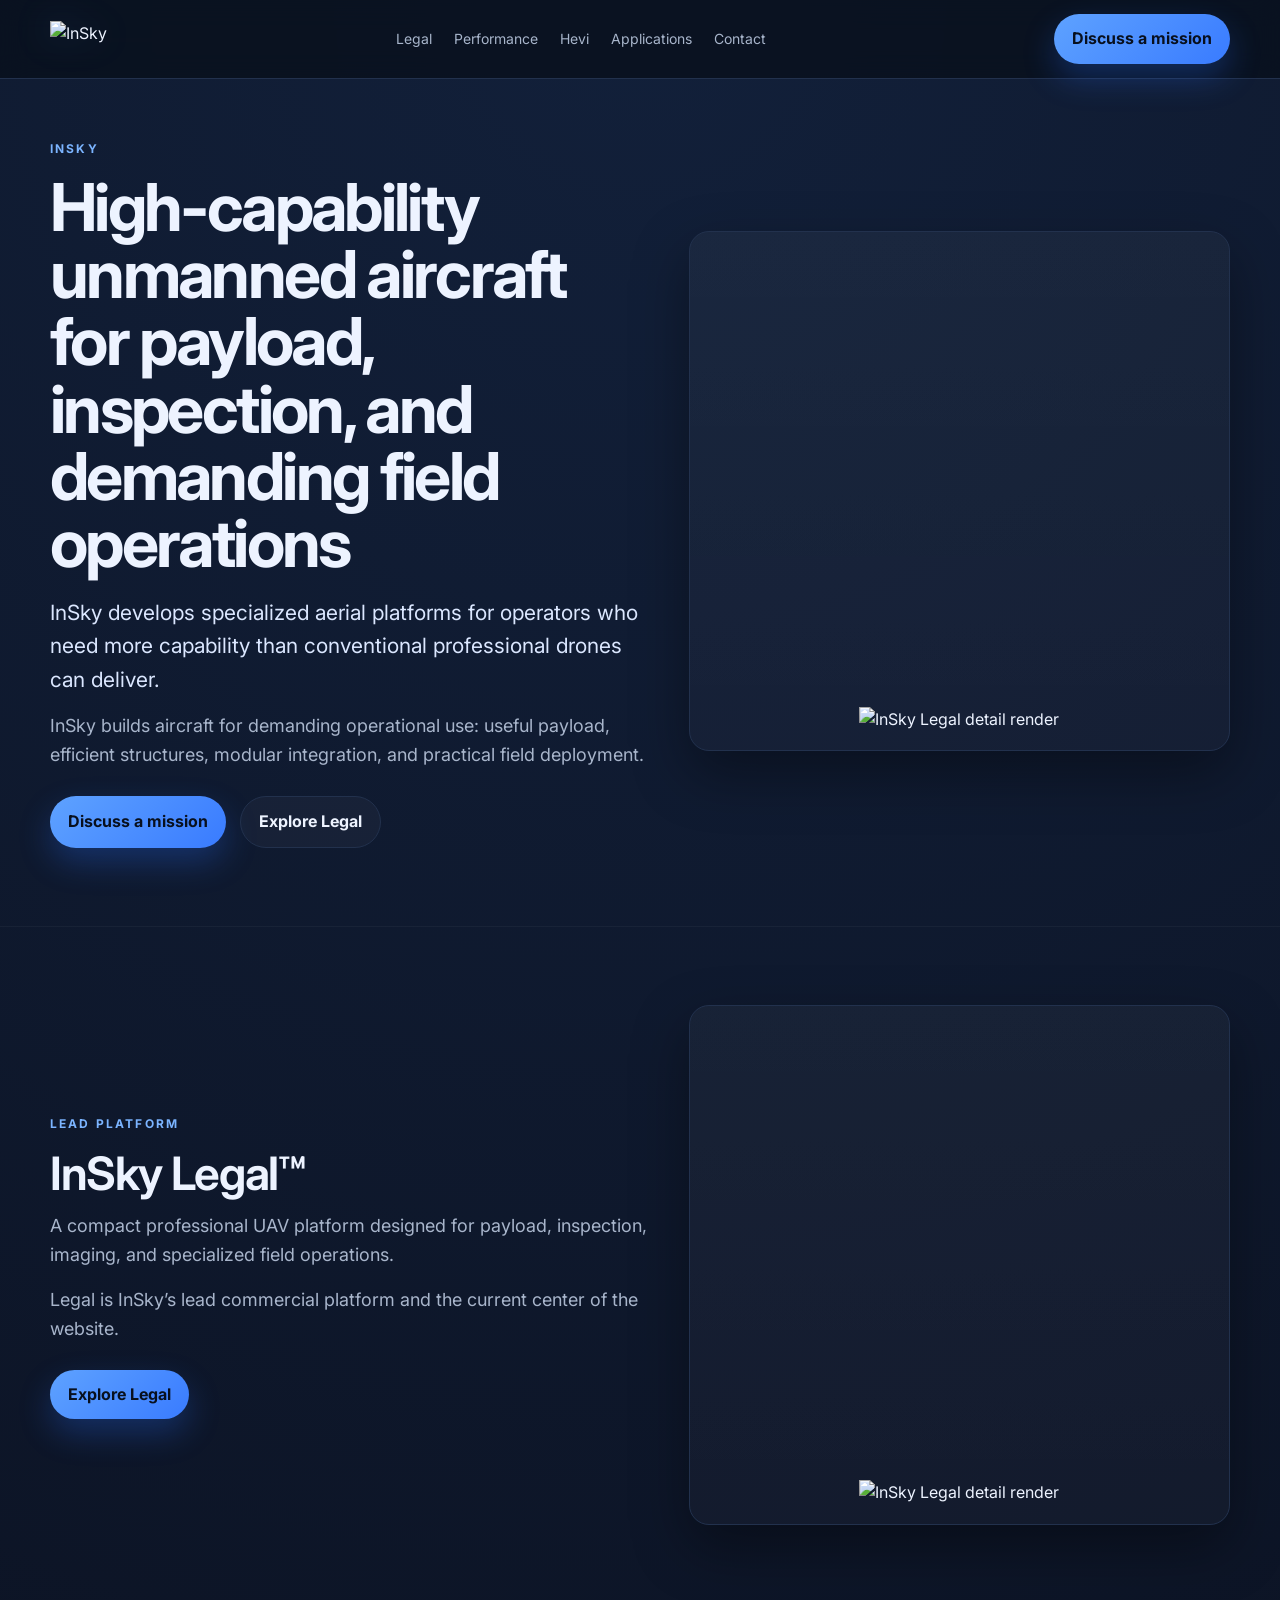
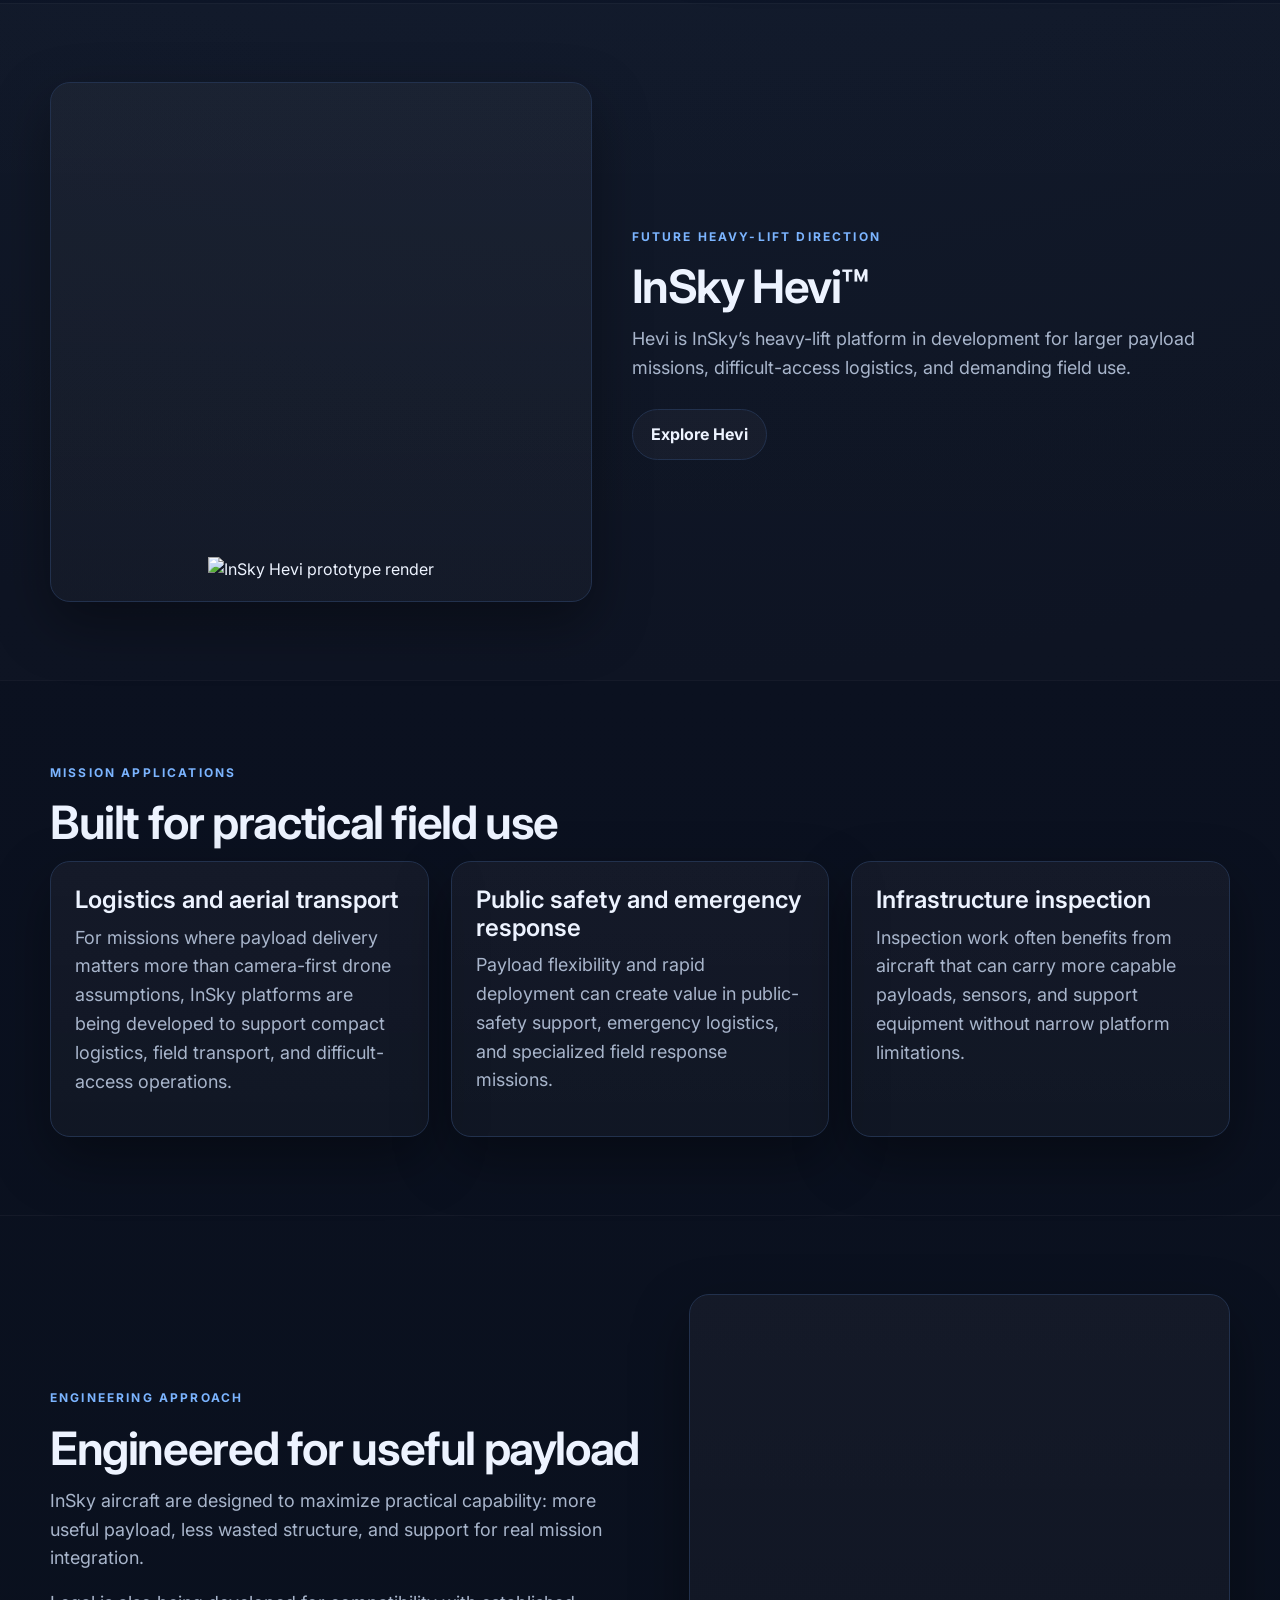
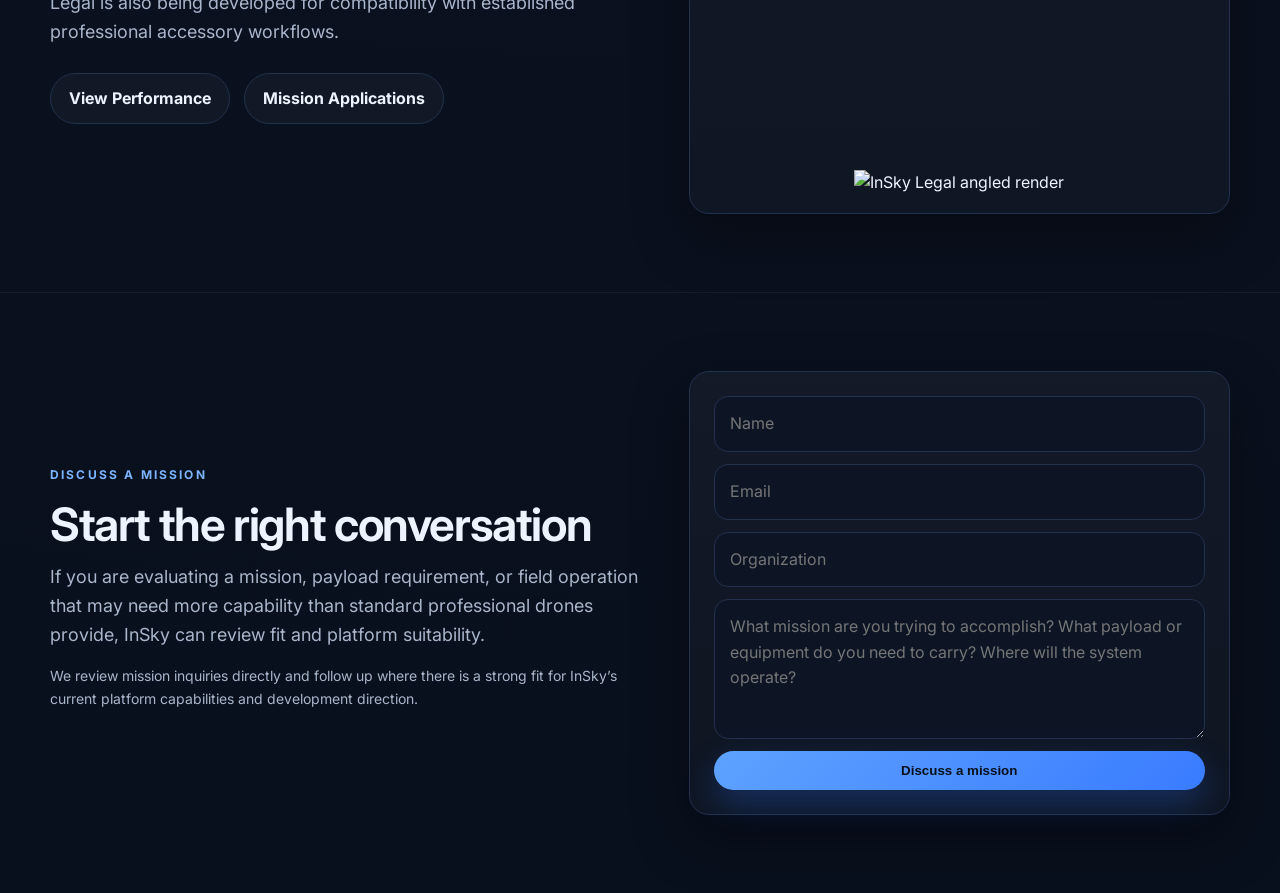
==== theme-variants/dark/index.html @ 2dd2843b "Add reversible light-dark theme workflow" ====
<!DOCTYPE html>
<html lang="en">
<head>
  <meta charset="utf-8" />
  <meta name="viewport" content="width=device-width, initial-scale=1" />
  <title>InSky — High-Capability Unmanned Aircraft</title>
  <meta name="description" content="InSky develops specialized unmanned aircraft for payload, inspection, public safety, and demanding field operations." />
  <link rel="preconnect" href="https://fonts.googleapis.com">
  <link rel="preconnect" href="https://fonts.gstatic.com" crossorigin>
  <link href="https://fonts.googleapis.com/css2?family=Inter:wght@400;500;600;700&display=swap" rel="stylesheet">
  <link rel="stylesheet" href="./styles.css" />
</head>
<body>
  <header class="site-header">
    <div class="container nav">
      <a href="./index.html" class="brand"><img src="./logo-insky2.png" alt="InSky"></a>
      <nav class="nav-links">
        <a href="./legal.html">Legal</a>
        <a href="./performance.html">Performance</a>
        <a href="./hevi.html">Hevi</a>
        <a href="./applications.html">Applications</a>
        <a href="#contact">Contact</a>
      </nav>
      <a class="cta" href="#contact">Discuss a mission</a>
    </div>
  </header>

  <main>
    <section class="hero">
      <div class="container hero-grid">
        <div>
          <span class="eyebrow">InSky</span>
          <h1>High-capability unmanned aircraft for payload, inspection, and demanding field operations</h1>
          <p class="lead">InSky develops specialized aerial platforms for operators who need more capability than conventional professional drones can deliver.</p>
          <p>InSky builds aircraft for demanding operational use: useful payload, efficient structures, modular integration, and practical field deployment.</p>
          <div class="button-row">
            <a class="cta" href="#contact">Discuss a mission</a>
            <a class="cta secondary" href="./legal.html">Explore Legal</a>
          </div>
        </div>
        <div class="hero-visual">
          <img src="./assets/legal-detail.png" alt="InSky Legal detail render">
        </div>
      </div>
    </section>

    <section class="section">
      <div class="container split">
        <div>
          <span class="eyebrow">Lead platform</span>
          <h2>InSky Legal™</h2>
          <p>A compact professional UAV platform designed for payload, inspection, imaging, and specialized field operations.</p>
          <p>Legal is InSky’s lead commercial platform and the current center of the website.</p>
          <div class="button-row">
            <a class="cta" href="./legal.html">Explore Legal</a>
          </div>
        </div>
        <div class="visual-panel">
          <img src="./assets/legal-detail.png" alt="InSky Legal detail render">
        </div>
      </div>
    </section>

    <section class="section alt">
      <div class="container split reverse">
        <div class="visual-panel">
          <img src="./assets/hevi-proto.png" alt="InSky Hevi prototype render">
        </div>
        <div>
          <span class="eyebrow">Future heavy-lift direction</span>
          <h2>InSky Hevi™</h2>
          <p>Hevi is InSky’s heavy-lift platform in development for larger payload missions, difficult-access logistics, and demanding field use.</p>
          <div class="button-row">
            <a class="cta secondary" href="./hevi.html">Explore Hevi</a>
          </div>
        </div>
      </div>
    </section>

    <section class="section">
      <div class="container">
        <span class="eyebrow">Mission applications</span>
        <h2>Built for practical field use</h2>
        <div class="cards-3">
          <div class="card"><h3>Logistics and aerial transport</h3><p>For missions where payload delivery matters more than camera-first drone assumptions, InSky platforms are being developed to support compact logistics, field transport, and difficult-access operations.</p></div>
          <div class="card"><h3>Public safety and emergency response</h3><p>Payload flexibility and rapid deployment can create value in public-safety support, emergency logistics, and specialized field response missions.</p></div>
          <div class="card"><h3>Infrastructure inspection</h3><p>Inspection work often benefits from aircraft that can carry more capable payloads, sensors, and support equipment without narrow platform limitations.</p></div>
        </div>
      </div>
    </section>

    <section class="section">
      <div class="container split">
        <div>
          <span class="eyebrow">Engineering approach</span>
          <h2>Engineered for useful payload</h2>
          <p>InSky aircraft are designed to maximize practical capability: more useful payload, less wasted structure, and support for real mission integration.</p>
          <p>Legal is also being developed for compatibility with established professional accessory workflows.</p>
          <div class="button-row">
            <a class="cta secondary" href="./performance.html">View Performance</a>
            <a class="cta secondary" href="./applications.html">Mission Applications</a>
          </div>
        </div>
        <div class="visual-panel">
          <img src="./assets/legal-angled.png" alt="InSky Legal angled render">
        </div>
      </div>
    </section>
  </main>

  <footer id="contact" class="footer">
    <div class="container footer-grid">
      <div>
        <span class="eyebrow">Discuss a mission</span>
        <h2>Start the right conversation</h2>
        <p>If you are evaluating a mission, payload requirement, or field operation that may need more capability than standard professional drones provide, InSky can review fit and platform suitability.</p>
        <p class="small">We review mission inquiries directly and follow up where there is a strong fit for InSky’s current platform capabilities and development direction.</p>
      </div>
      <div class="form-panel card">
        <script>if(new URLSearchParams(location.search).get('sent')==='1'){document.write('<div class="notice">Thanks—your message was sent. We’ll reply shortly.</div>');}</script>
        <form action="contact.php" method="POST">
          <input type="text" name="name" placeholder="Name" required>
          <input type="email" name="email" placeholder="Email" required>
          <input type="text" name="organization" placeholder="Organization">
          <textarea name="message" placeholder="What mission are you trying to accomplish? What payload or equipment do you need to carry? Where will the system operate?" required></textarea>
          <input type="text" name="company" tabindex="-1" autocomplete="off" style="display:none">
          <button class="cta" type="submit">Discuss a mission</button>
        </form>
      </div>
    </div>
  </footer>
</body>
</html>
---- theme-variants/dark/styles.css ----
:root{--bg:#0b1120;--surface:#121a2b;--surface-soft:#0f1728;--ink:#edf3ff;--muted:#a8b5cb;--line:#22314d;--accent:#5ea2ff;--accent-2:#7bb4ff;--max:1180px;--radius:20px;--shadow:0 22px 56px rgba(0,0,0,.36)}*{box-sizing:border-box}html{scroll-behavior:smooth}body{margin:0;font-family:Inter,system-ui,-apple-system,Segoe UI,Roboto,Arial,sans-serif;background:radial-gradient(circle at top,#12203a 0%,#0b1120 55%,#09101d 100%);color:var(--ink);line-height:1.6}a{text-decoration:none;color:inherit}img{max-width:100%;display:block}.container{width:min(var(--max),calc(100% - 32px));margin:0 auto}.site-header{position:sticky;top:0;z-index:50;background:rgba(9,16,29,.82);backdrop-filter:blur(14px);border-bottom:1px solid var(--line)}.nav{display:flex;align-items:center;justify-content:space-between;gap:24px;padding:14px 0}.brand img{height:36px;width:auto;filter:drop-shadow(0 0 18px rgba(94,162,255,.18))}.nav-links{display:flex;gap:22px;align-items:center}.nav-links a{font-size:14px;color:var(--muted)}.nav-links a:hover{color:var(--ink)}.cta{display:inline-flex;align-items:center;justify-content:center;padding:12px 18px;border-radius:999px;background:linear-gradient(135deg,#5ea2ff,#397bff);color:#08101e;font-weight:700;box-shadow:0 14px 32px rgba(41,112,255,.28);border:none;cursor:pointer}.cta:hover{background:linear-gradient(135deg,#7bb4ff,#4d8fff)}.cta.secondary{background:rgba(255,255,255,.03);color:var(--ink);border:1px solid var(--line);box-shadow:none}.hero,.section,.footer{padding:78px 0}.hero{padding-top:56px}.section{border-top:1px solid rgba(255,255,255,.04)}.section.alt{background:linear-gradient(180deg,rgba(255,255,255,.02) 0%,rgba(255,255,255,.01) 100%)}.hero-grid,.split,.footer-grid{display:grid;grid-template-columns:1.05fr .95fr;gap:40px;align-items:center}.split.reverse{grid-template-columns:.95fr 1.05fr}.eyebrow{display:inline-block;font-size:12px;letter-spacing:.18em;text-transform:uppercase;color:#7bb4ff;margin-bottom:16px;font-weight:700}h1{font-size:clamp(38px,6vw,66px);line-height:1.02;letter-spacing:-.04em;margin:0 0 18px;font-weight:700}h2{font-size:clamp(30px,4vw,46px);line-height:1.07;letter-spacing:-.03em;margin:0 0 14px;font-weight:650}h3{font-size:24px;line-height:1.15;margin:0 0 10px;font-weight:600}p{margin:0 0 16px;color:var(--muted);font-size:18px}.lead{font-size:21px;color:#dbe7ff}.button-row{display:flex;gap:14px;flex-wrap:wrap;margin-top:26px}.hero-visual,.visual-panel,.card,.form-panel,.spec,.metric{background:linear-gradient(180deg,rgba(255,255,255,.04),rgba(255,255,255,.025));border:1px solid var(--line);box-shadow:var(--shadow);border-radius:var(--radius)}.hero-visual,.visual-panel{padding:18px;min-height:520px;display:flex;align-items:flex-end;justify-content:center}.hero-visual img,.visual-panel img{max-height:100%;width:auto}.cards-3{display:grid;grid-template-columns:repeat(3,1fr);gap:22px}.cards-2{display:grid;grid-template-columns:repeat(2,1fr);gap:22px}.card{padding:24px}.spec-grid{display:grid;grid-template-columns:repeat(3,1fr);gap:14px}.spec{padding:16px}.spec strong{display:block;font-size:12px;letter-spacing:.12em;text-transform:uppercase;color:#8fa4c6;margin-bottom:8px}.spec span{font-size:18px;color:var(--ink);font-weight:620}.list{padding-left:18px;margin:12px 0 0}.list li{margin:8px 0;color:var(--muted)}.band{padding:30px;border-radius:24px;background:linear-gradient(135deg,rgba(94,162,255,.14),rgba(255,255,255,.03));border:1px solid rgba(123,180,255,.28)}.footer{border-top:1px solid rgba(255,255,255,.05)}.small{font-size:14px;color:var(--muted)}form{display:grid;gap:12px}input,textarea{width:100%;padding:14px 15px;border-radius:14px;border:1px solid var(--line);background:#0d1525;color:var(--ink);font:inherit}textarea{min-height:140px;resize:vertical}.notice{margin-bottom:14px;padding:12px 14px;border-radius:12px;background:rgba(46,160,90,.15);border:1px solid rgba(80,200,120,.28);color:#c9ffd9}@media (max-width:980px){.hero-grid,.split,.split.reverse,.footer-grid{grid-template-columns:1fr}.cards-3,.cards-2{grid-template-columns:1fr}.spec-grid{grid-template-columns:repeat(2,1fr)}.nav-links{display:none}.hero-visual,.visual-panel{min-height:400px}}@media (max-width:640px){.hero,.section,.footer{padding:60px 0}.spec-grid{grid-template-columns:1fr}.brand img{height:30px}p{font-size:17px}}
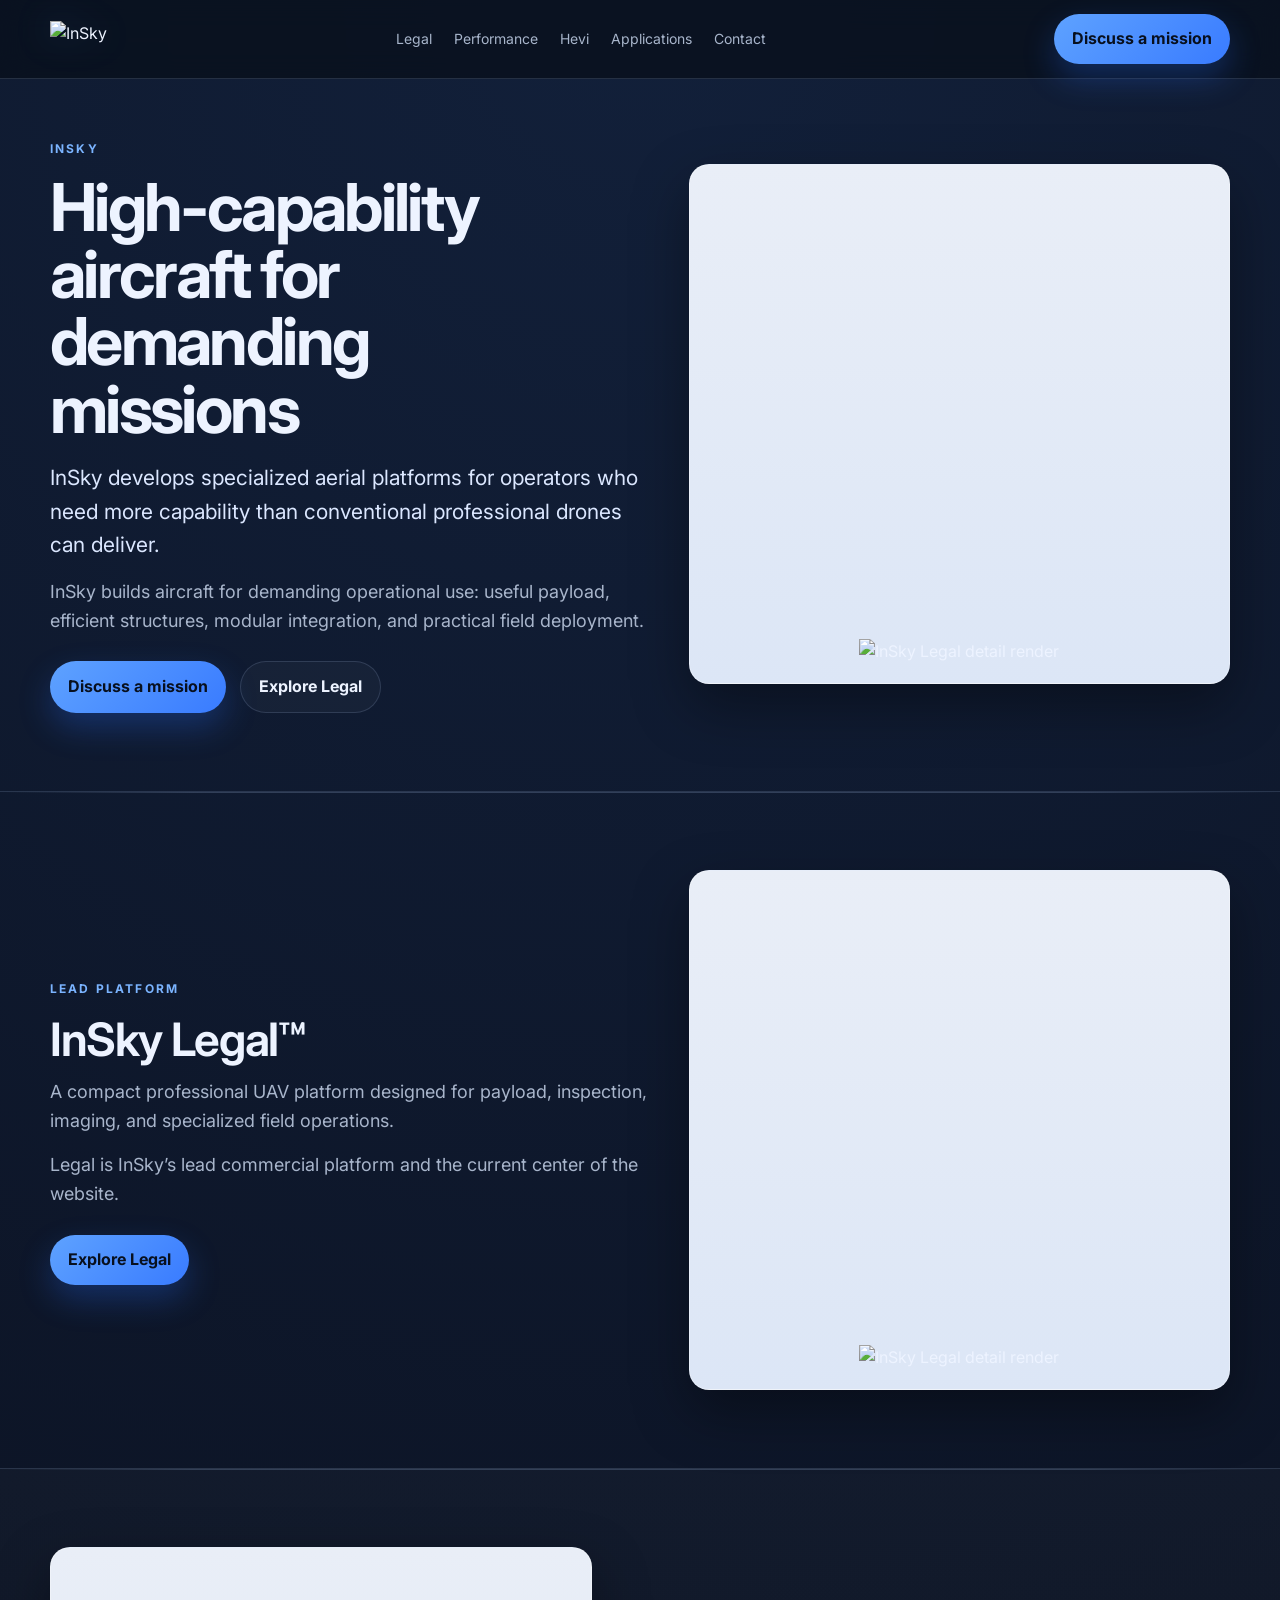
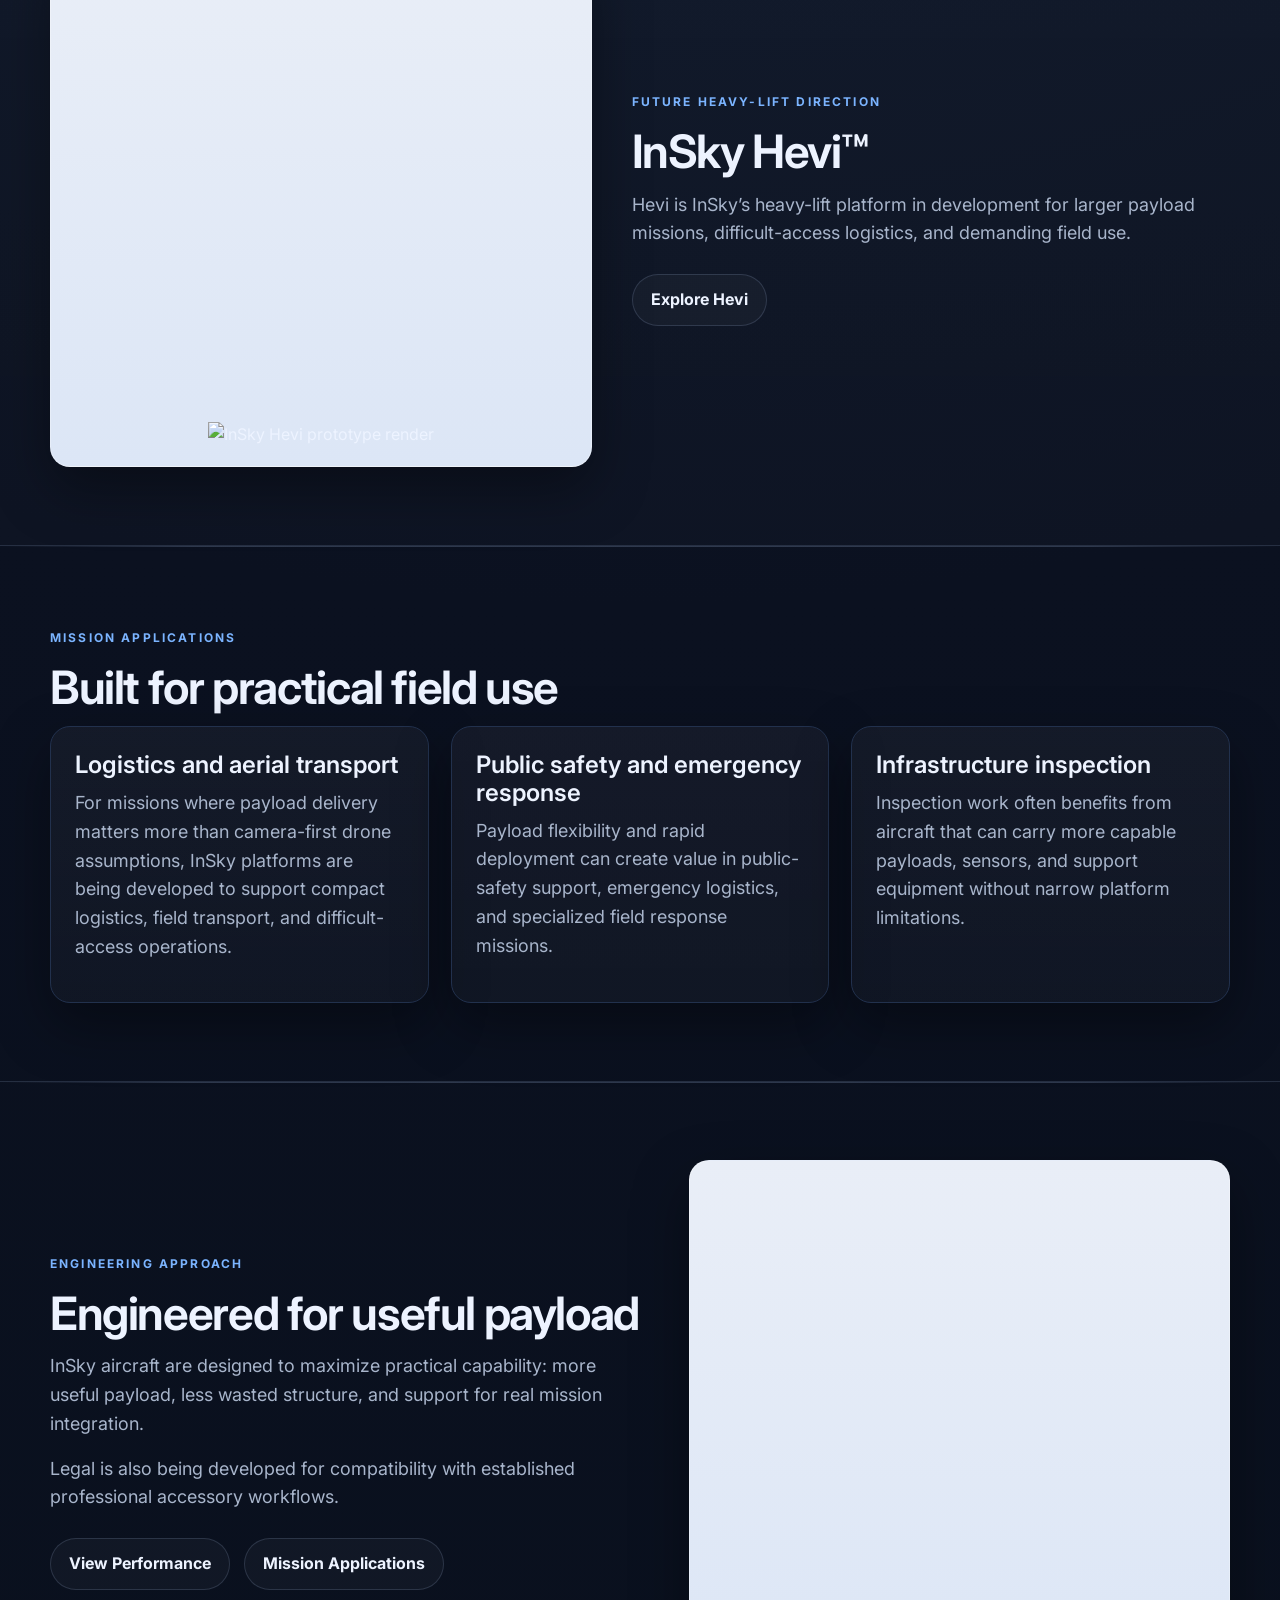
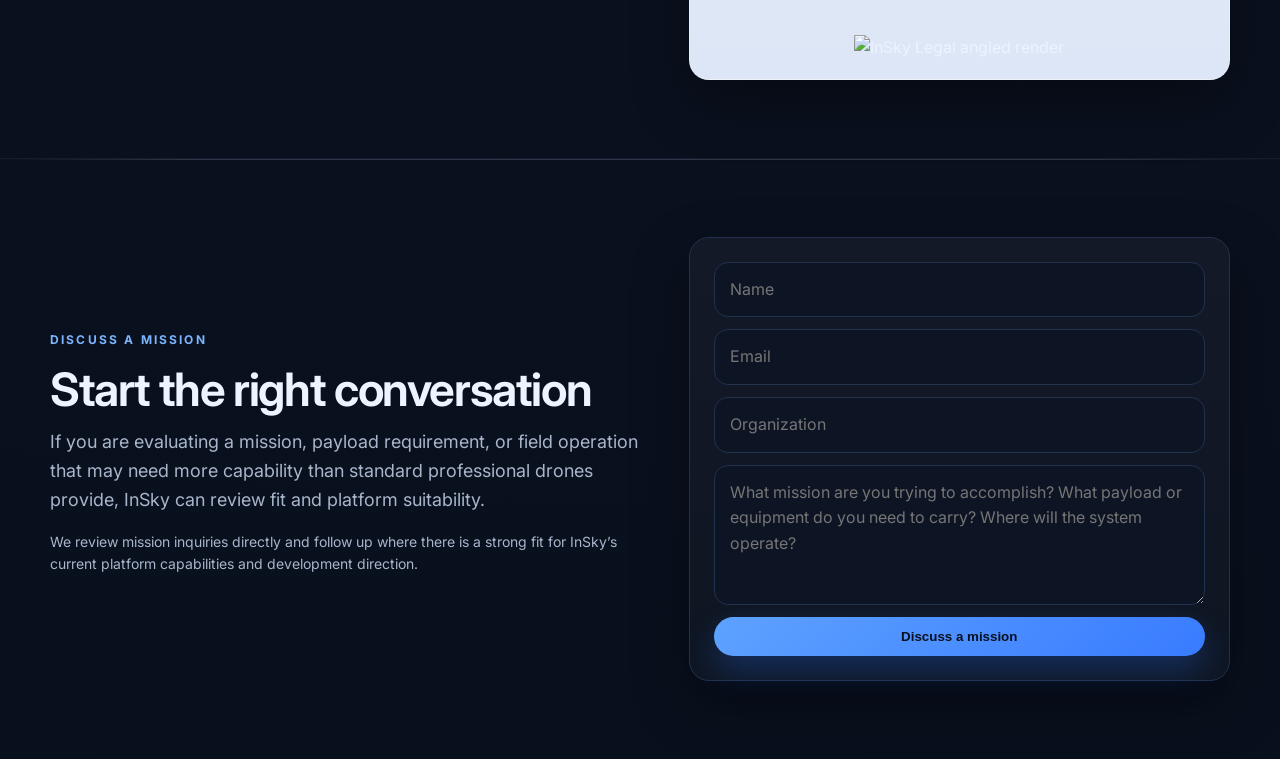
==== commit b7b47581: "Refine dark theme details and hero headline" ====
--- a/theme-variants/dark/index.html
+++ b/theme-variants/dark/index.html
@@ -30,7 +30,7 @@
       <div class="container hero-grid">
         <div>
           <span class="eyebrow">InSky</span>
-          <h1>High-capability unmanned aircraft for payload, inspection, and demanding field operations</h1>
+          <h1>High-capability aircraft for demanding missions</h1>
           <p class="lead">InSky develops specialized aerial platforms for operators who need more capability than conventional professional drones can deliver.</p>
           <p>InSky builds aircraft for demanding operational use: useful payload, efficient structures, modular integration, and practical field deployment.</p>
           <div class="button-row">
--- a/theme-variants/dark/styles.css
+++ b/theme-variants/dark/styles.css
@@ -1 +1 @@
-:root{--bg:#0b1120;--surface:#121a2b;--surface-soft:#0f1728;--ink:#edf3ff;--muted:#a8b5cb;--line:#22314d;--accent:#5ea2ff;--accent-2:#7bb4ff;--max:1180px;--radius:20px;--shadow:0 22px 56px rgba(0,0,0,.36)}*{box-sizing:border-box}html{scroll-behavior:smooth}body{margin:0;font-family:Inter,system-ui,-apple-system,Segoe UI,Roboto,Arial,sans-serif;background:radial-gradient(circle at top,#12203a 0%,#0b1120 55%,#09101d 100%);color:var(--ink);line-height:1.6}a{text-decoration:none;color:inherit}img{max-width:100%;display:block}.container{width:min(var(--max),calc(100% - 32px));margin:0 auto}.site-header{position:sticky;top:0;z-index:50;background:rgba(9,16,29,.82);backdrop-filter:blur(14px);border-bottom:1px solid var(--line)}.nav{display:flex;align-items:center;justify-content:space-between;gap:24px;padding:14px 0}.brand img{height:36px;width:auto;filter:drop-shadow(0 0 18px rgba(94,162,255,.18))}.nav-links{display:flex;gap:22px;align-items:center}.nav-links a{font-size:14px;color:var(--muted)}.nav-links a:hover{color:var(--ink)}.cta{display:inline-flex;align-items:center;justify-content:center;padding:12px 18px;border-radius:999px;background:linear-gradient(135deg,#5ea2ff,#397bff);color:#08101e;font-weight:700;box-shadow:0 14px 32px rgba(41,112,255,.28);border:none;cursor:pointer}.cta:hover{background:linear-gradient(135deg,#7bb4ff,#4d8fff)}.cta.secondary{background:rgba(255,255,255,.03);color:var(--ink);border:1px solid var(--line);box-shadow:none}.hero,.section,.footer{padding:78px 0}.hero{padding-top:56px}.section{border-top:1px solid rgba(255,255,255,.04)}.section.alt{background:linear-gradient(180deg,rgba(255,255,255,.02) 0%,rgba(255,255,255,.01) 100%)}.hero-grid,.split,.footer-grid{display:grid;grid-template-columns:1.05fr .95fr;gap:40px;align-items:center}.split.reverse{grid-template-columns:.95fr 1.05fr}.eyebrow{display:inline-block;font-size:12px;letter-spacing:.18em;text-transform:uppercase;color:#7bb4ff;margin-bottom:16px;font-weight:700}h1{font-size:clamp(38px,6vw,66px);line-height:1.02;letter-spacing:-.04em;margin:0 0 18px;font-weight:700}h2{font-size:clamp(30px,4vw,46px);line-height:1.07;letter-spacing:-.03em;margin:0 0 14px;font-weight:650}h3{font-size:24px;line-height:1.15;margin:0 0 10px;font-weight:600}p{margin:0 0 16px;color:var(--muted);font-size:18px}.lead{font-size:21px;color:#dbe7ff}.button-row{display:flex;gap:14px;flex-wrap:wrap;margin-top:26px}.hero-visual,.visual-panel,.card,.form-panel,.spec,.metric{background:linear-gradient(180deg,rgba(255,255,255,.04),rgba(255,255,255,.025));border:1px solid var(--line);box-shadow:var(--shadow);border-radius:var(--radius)}.hero-visual,.visual-panel{padding:18px;min-height:520px;display:flex;align-items:flex-end;justify-content:center}.hero-visual img,.visual-panel img{max-height:100%;width:auto}.cards-3{display:grid;grid-template-columns:repeat(3,1fr);gap:22px}.cards-2{display:grid;grid-template-columns:repeat(2,1fr);gap:22px}.card{padding:24px}.spec-grid{display:grid;grid-template-columns:repeat(3,1fr);gap:14px}.spec{padding:16px}.spec strong{display:block;font-size:12px;letter-spacing:.12em;text-transform:uppercase;color:#8fa4c6;margin-bottom:8px}.spec span{font-size:18px;color:var(--ink);font-weight:620}.list{padding-left:18px;margin:12px 0 0}.list li{margin:8px 0;color:var(--muted)}.band{padding:30px;border-radius:24px;background:linear-gradient(135deg,rgba(94,162,255,.14),rgba(255,255,255,.03));border:1px solid rgba(123,180,255,.28)}.footer{border-top:1px solid rgba(255,255,255,.05)}.small{font-size:14px;color:var(--muted)}form{display:grid;gap:12px}input,textarea{width:100%;padding:14px 15px;border-radius:14px;border:1px solid var(--line);background:#0d1525;color:var(--ink);font:inherit}textarea{min-height:140px;resize:vertical}.notice{margin-bottom:14px;padding:12px 14px;border-radius:12px;background:rgba(46,160,90,.15);border:1px solid rgba(80,200,120,.28);color:#c9ffd9}@media (max-width:980px){.hero-grid,.split,.split.reverse,.footer-grid{grid-template-columns:1fr}.cards-3,.cards-2{grid-template-columns:1fr}.spec-grid{grid-template-columns:repeat(2,1fr)}.nav-links{display:none}.hero-visual,.visual-panel{min-height:400px}}@media (max-width:640px){.hero,.section,.footer{padding:60px 0}.spec-grid{grid-template-columns:1fr}.brand img{height:30px}p{font-size:17px}}
+:root{--bg:#0b1120;--surface:#121a2b;--surface-soft:#0f1728;--surface-light:#e9eef7;--surface-light-2:#dce6f6;--ink:#edf3ff;--muted:#a8b5cb;--line:#22314d;--line-soft:rgba(160,185,220,.18);--accent:#5ea2ff;--accent-2:#7bb4ff;--max:1180px;--radius:20px;--shadow:0 22px 56px rgba(0,0,0,.36)}*{box-sizing:border-box}html{scroll-behavior:smooth}body{margin:0;font-family:Inter,system-ui,-apple-system,Segoe UI,Roboto,Arial,sans-serif;background:radial-gradient(circle at top,#12203a 0%,#0b1120 55%,#09101d 100%);color:var(--ink);line-height:1.6}a{text-decoration:none;color:inherit}img{max-width:100%;display:block}.container{width:min(var(--max),calc(100% - 32px));margin:0 auto}.site-header{position:sticky;top:0;z-index:50;background:rgba(9,16,29,.82);backdrop-filter:blur(14px);border-bottom:1px solid var(--line-soft)}.nav{display:flex;align-items:center;justify-content:space-between;gap:24px;padding:14px 0}.brand img{height:36px;width:auto;filter:drop-shadow(0 0 18px rgba(94,162,255,.18))}.nav-links{display:flex;gap:22px;align-items:center}.nav-links a{font-size:14px;color:var(--muted)}.nav-links a:hover{color:var(--ink)}.cta{display:inline-flex;align-items:center;justify-content:center;padding:12px 18px;border-radius:999px;background:linear-gradient(135deg,#5ea2ff,#397bff);color:#08101e;font-weight:700;box-shadow:0 14px 32px rgba(41,112,255,.28);border:none;cursor:pointer}.cta:hover{background:linear-gradient(135deg,#7bb4ff,#4d8fff)}.cta.secondary{background:rgba(255,255,255,.03);color:var(--ink);border:1px solid var(--line-soft);box-shadow:none}.hero,.section,.footer{padding:78px 0}.hero{padding-top:56px}.section{border-top:1px solid var(--line-soft);position:relative}.section.alt{background:linear-gradient(180deg,rgba(255,255,255,.02) 0%,rgba(255,255,255,.01) 100%)}.section::before,.footer::before{content:"";display:block;position:absolute;left:0;right:0;top:0;height:1px;background:linear-gradient(90deg,rgba(255,255,255,0) 0%,rgba(170,195,235,.22) 15%,rgba(170,195,235,.22) 85%,rgba(255,255,255,0) 100%)}.footer{border-top:1px solid rgba(255,255,255,.05);position:relative}.hero-grid,.split,.footer-grid{display:grid;grid-template-columns:1.05fr .95fr;gap:40px;align-items:center}.split.reverse{grid-template-columns:.95fr 1.05fr}.eyebrow{display:inline-block;font-size:12px;letter-spacing:.18em;text-transform:uppercase;color:#7bb4ff;margin-bottom:16px;font-weight:700}h1{font-size:clamp(38px,6vw,66px);line-height:1.02;letter-spacing:-.04em;margin:0 0 18px;font-weight:700;max-width:11ch}h2{font-size:clamp(30px,4vw,46px);line-height:1.07;letter-spacing:-.03em;margin:0 0 14px;font-weight:650}h3{font-size:24px;line-height:1.15;margin:0 0 10px;font-weight:600}p{margin:0 0 16px;color:var(--muted);font-size:18px}.lead{font-size:21px;color:#dbe7ff;max-width:38rem}.button-row{display:flex;gap:14px;flex-wrap:wrap;margin-top:26px}.hero-visual,.visual-panel,.card,.form-panel,.spec,.metric{background:linear-gradient(180deg,rgba(255,255,255,.04),rgba(255,255,255,.025));border:1px solid var(--line);box-shadow:var(--shadow);border-radius:var(--radius)}.hero-visual,.visual-panel{padding:18px;min-height:520px;display:flex;align-items:flex-end;justify-content:center;background:linear-gradient(180deg,var(--surface-light),var(--surface-light-2));border:1px solid rgba(255,255,255,.28)}.hero-visual img,.visual-panel img{max-height:100%;width:auto}.cards-3{display:grid;grid-template-columns:repeat(3,1fr);gap:22px}.cards-2{display:grid;grid-template-columns:repeat(2,1fr);gap:22px}.card{padding:24px}.spec-grid{display:grid;grid-template-columns:repeat(3,1fr);gap:14px}.spec{padding:16px}.spec strong{display:block;font-size:12px;letter-spacing:.12em;text-transform:uppercase;color:#8fa4c6;margin-bottom:8px}.spec span{font-size:18px;color:var(--ink);font-weight:620}.list{padding-left:18px;margin:12px 0 0}.list li{margin:8px 0;color:var(--muted)}.band{padding:30px;border-radius:24px;background:linear-gradient(135deg,rgba(94,162,255,.14),rgba(255,255,255,.03));border:1px solid rgba(123,180,255,.28)}.small{font-size:14px;color:var(--muted)}form{display:grid;gap:12px}input,textarea{width:100%;padding:14px 15px;border-radius:14px;border:1px solid var(--line);background:#0d1525;color:var(--ink);font:inherit}textarea{min-height:140px;resize:vertical}.notice{margin-bottom:14px;padding:12px 14px;border-radius:12px;background:rgba(46,160,90,.15);border:1px solid rgba(80,200,120,.28);color:#c9ffd9}@media (max-width:980px){.hero-grid,.split,.split.reverse,.footer-grid{grid-template-columns:1fr}.cards-3,.cards-2{grid-template-columns:1fr}.spec-grid{grid-template-columns:repeat(2,1fr)}.nav-links{display:none}.hero-visual,.visual-panel{min-height:400px}h1{max-width:none}}@media (max-width:640px){.hero,.section,.footer{padding:60px 0}.spec-grid{grid-template-columns:1fr}.brand img{height:30px}p{font-size:17px}}
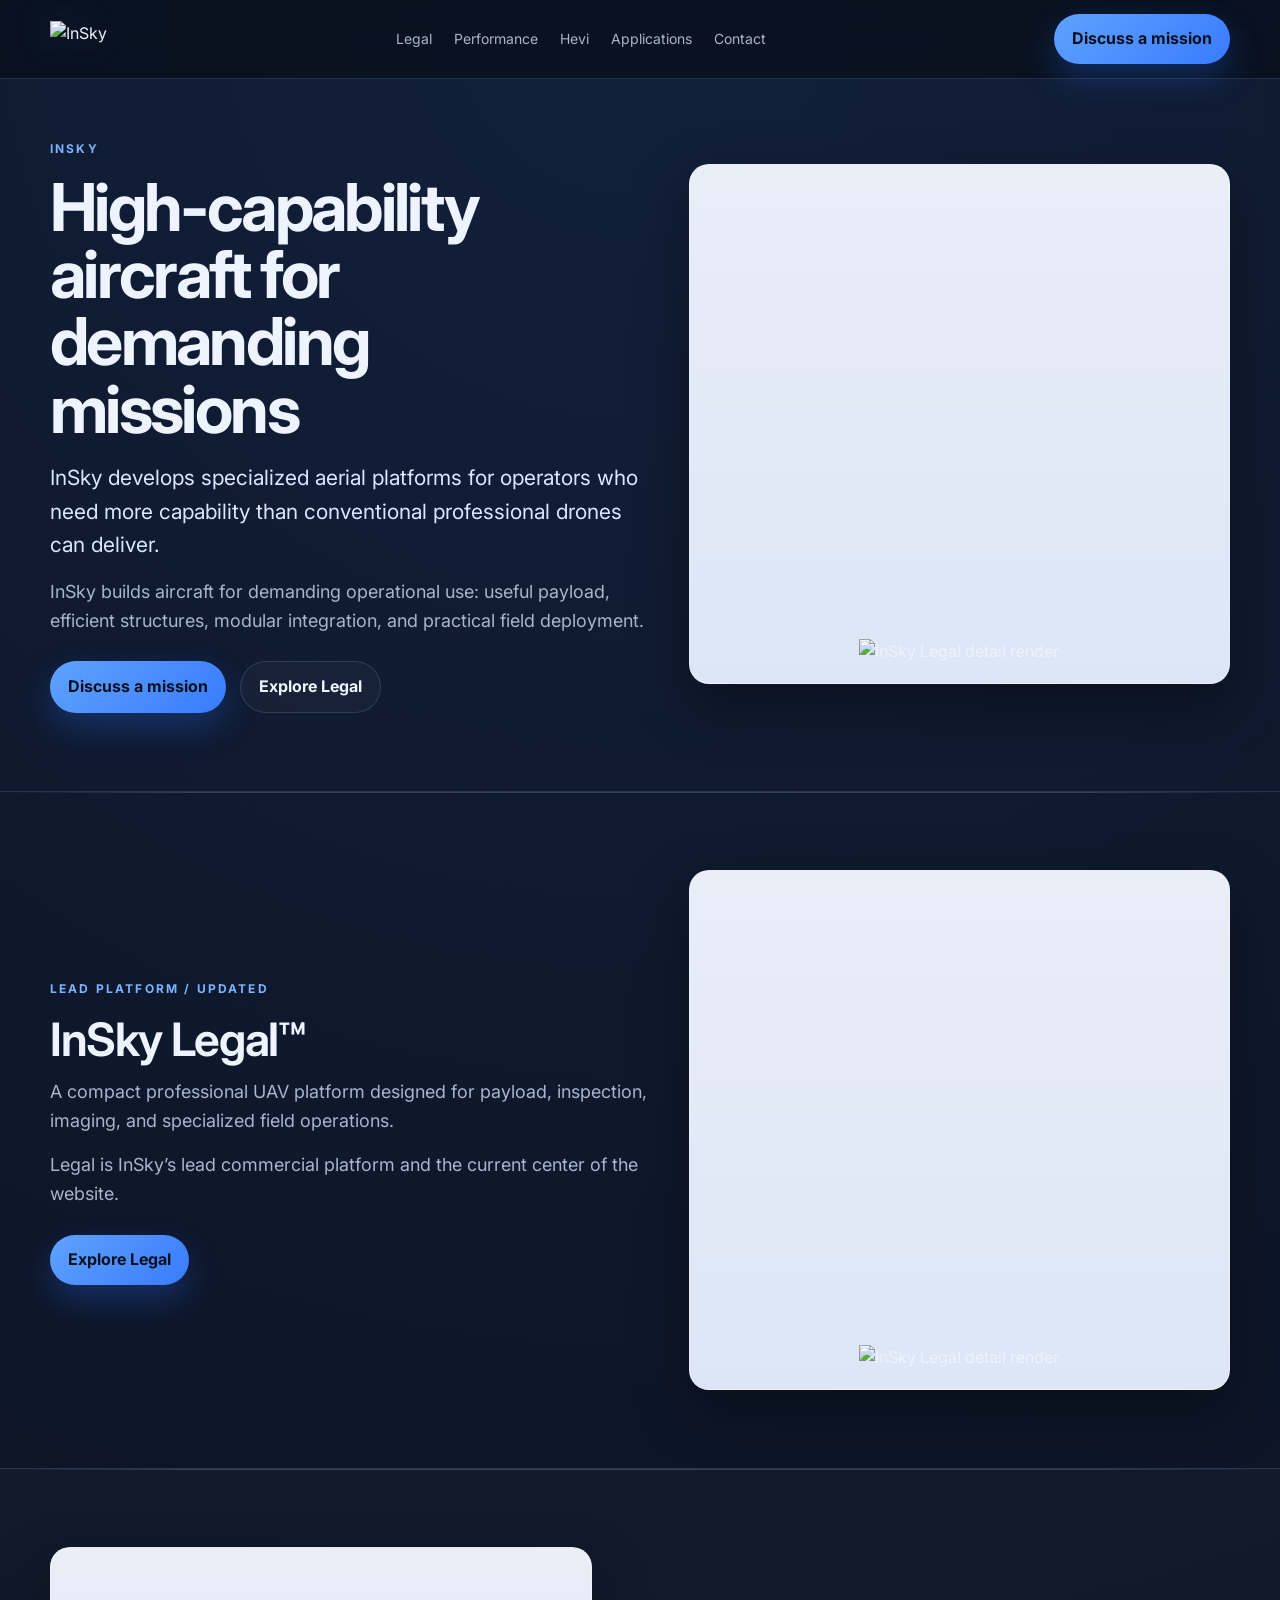
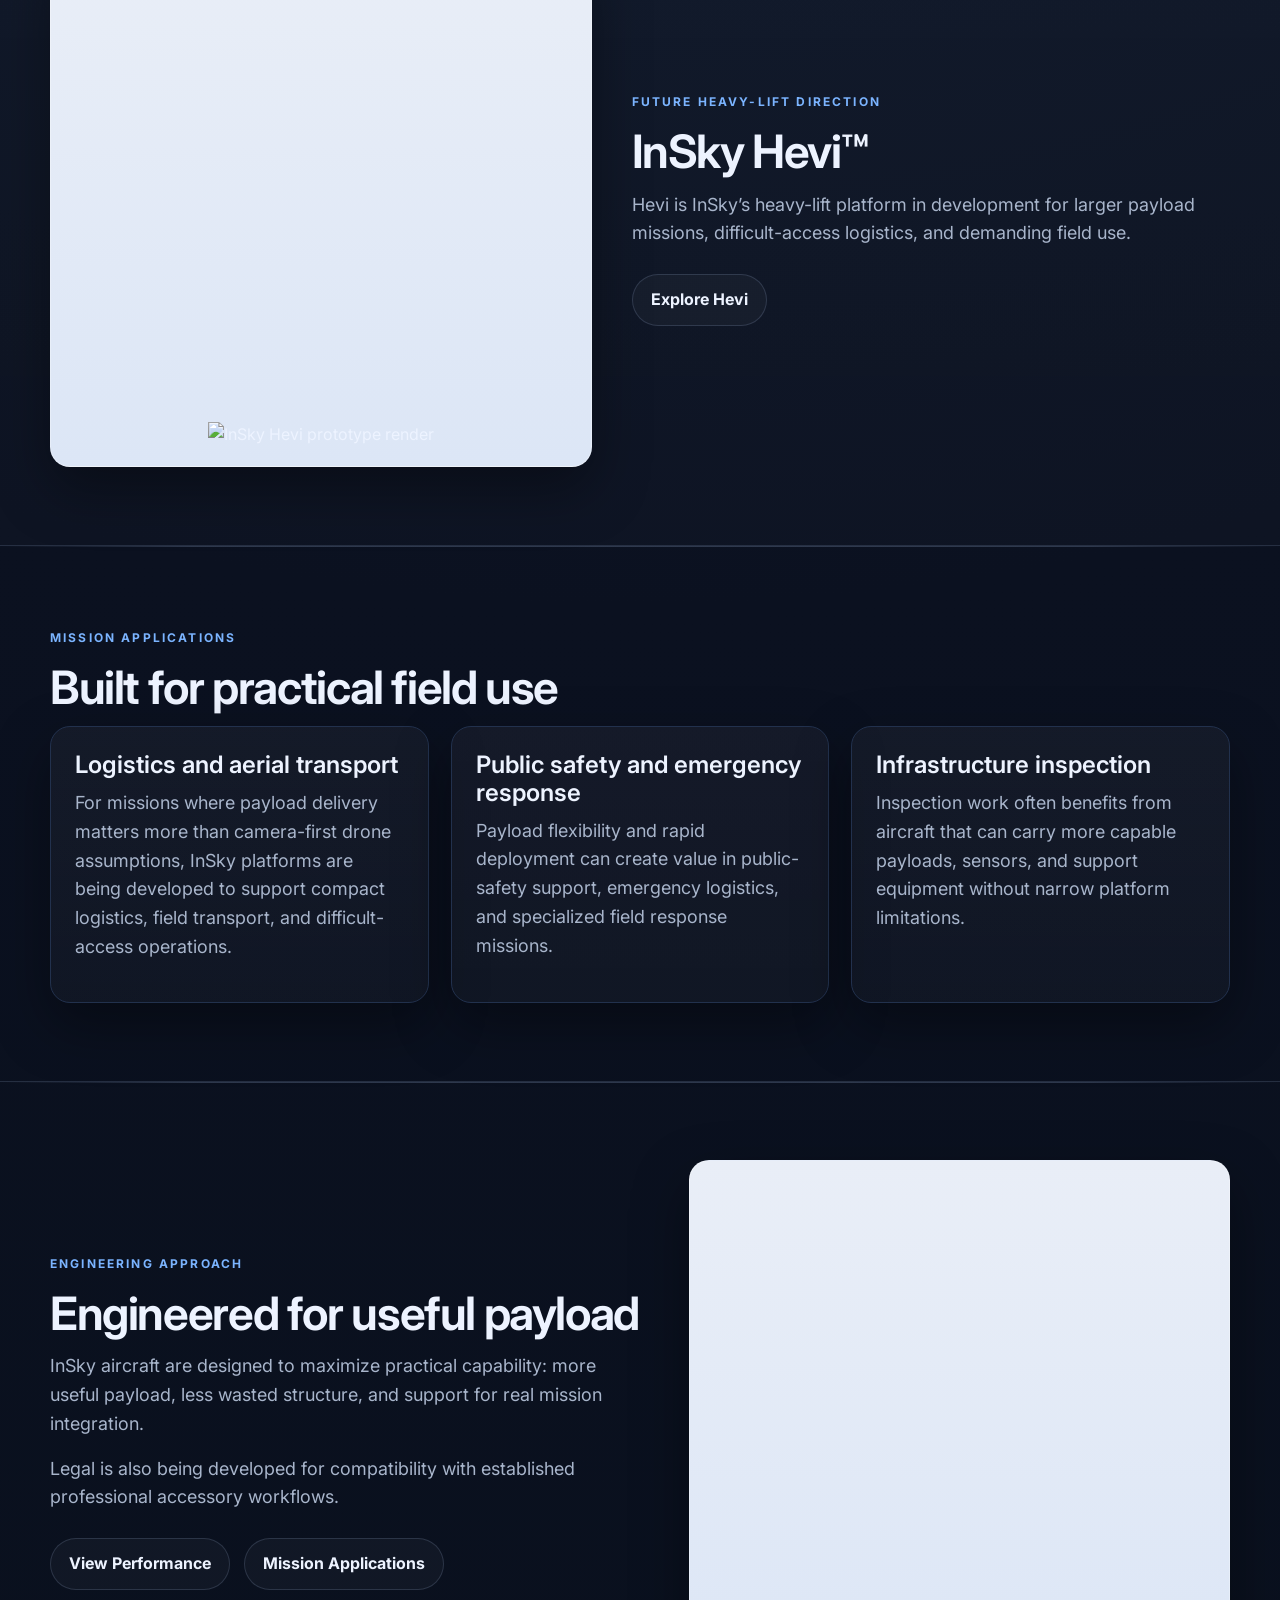
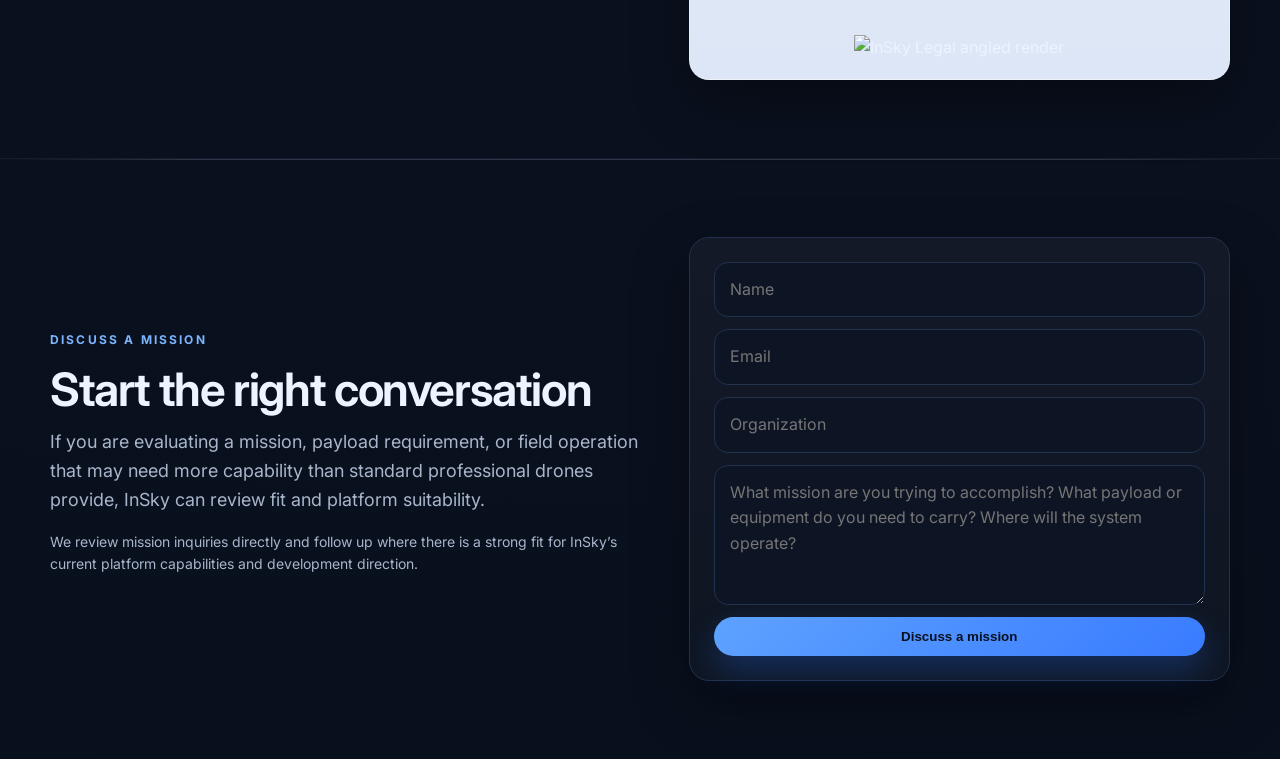
==== commit 0ed68483: "Update homepage lead platform eyebrow" ====
--- a/theme-variants/dark/index.html
+++ b/theme-variants/dark/index.html
@@ -47,7 +47,7 @@
     <section class="section">
       <div class="container split">
         <div>
-          <span class="eyebrow">Lead platform</span>
+          <span class="eyebrow">Lead platform / updated</span>
           <h2>InSky Legal™</h2>
           <p>A compact professional UAV platform designed for payload, inspection, imaging, and specialized field operations.</p>
           <p>Legal is InSky’s lead commercial platform and the current center of the website.</p>
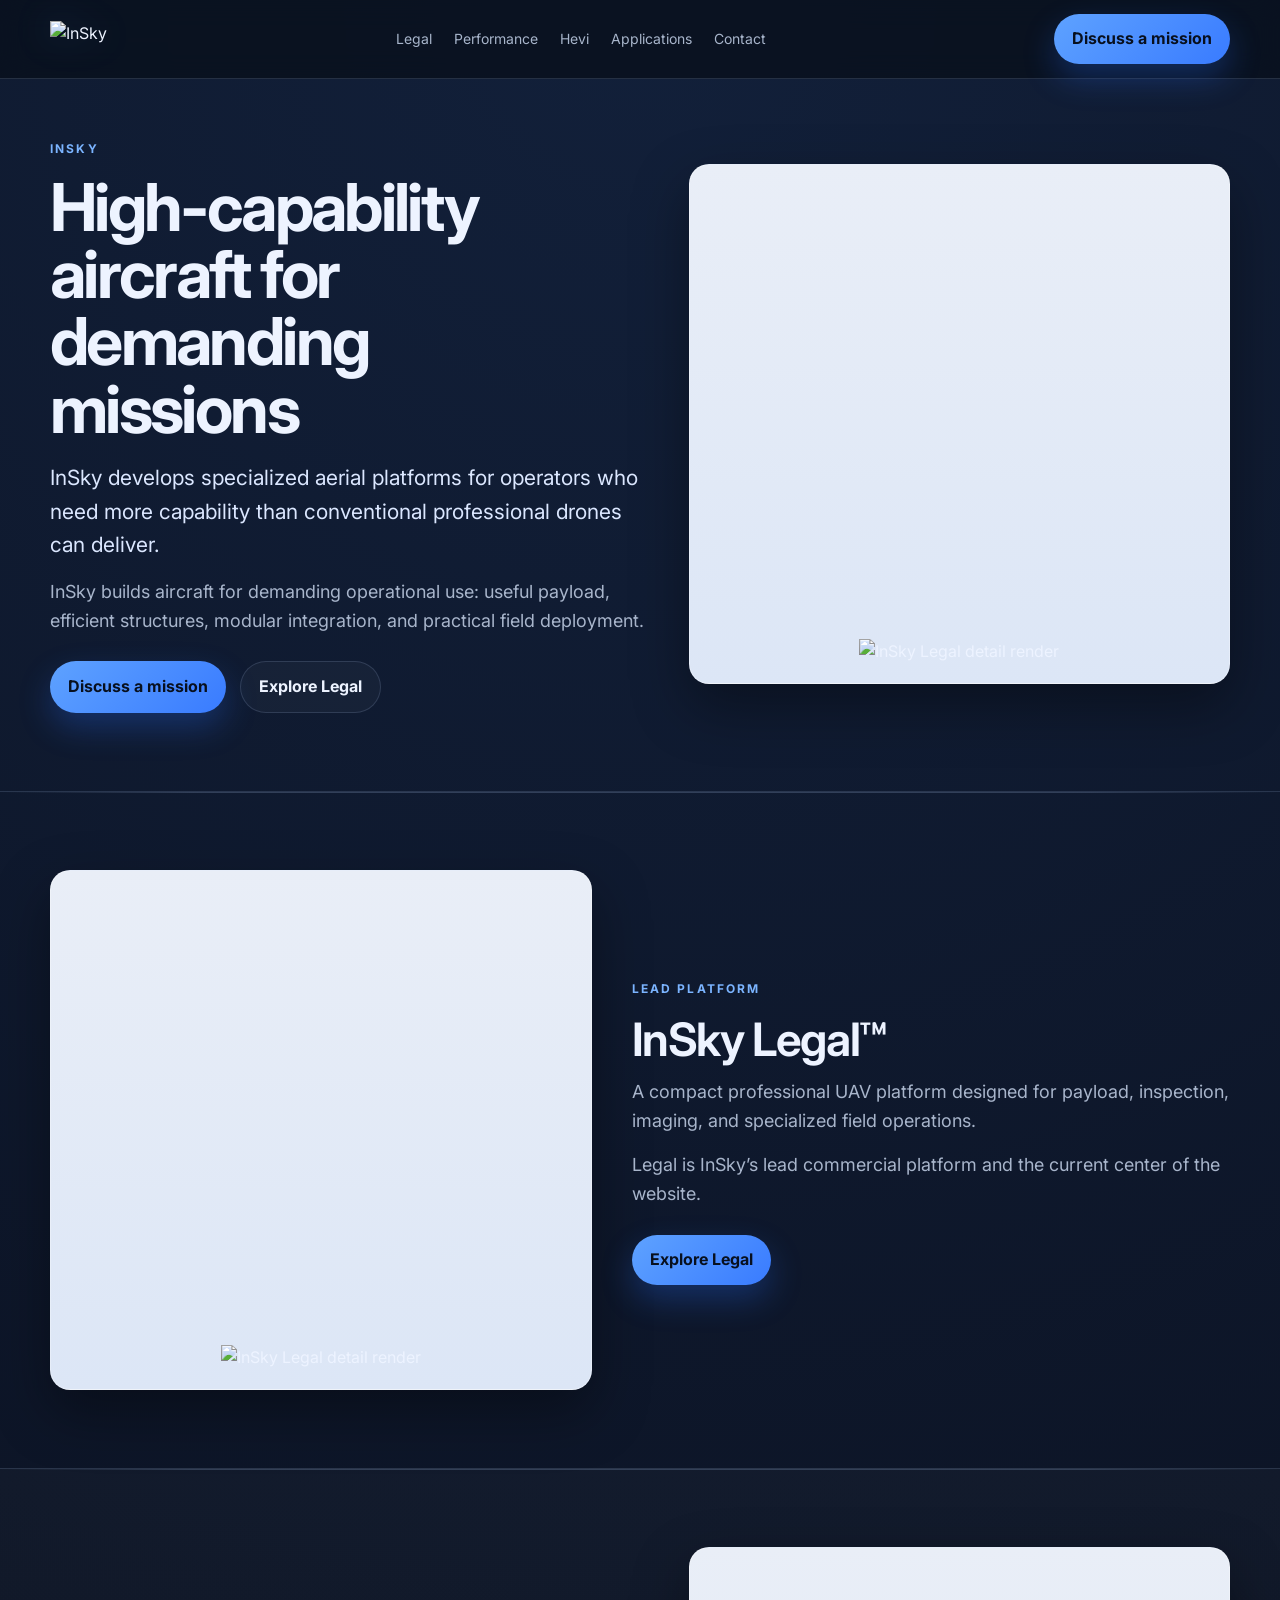
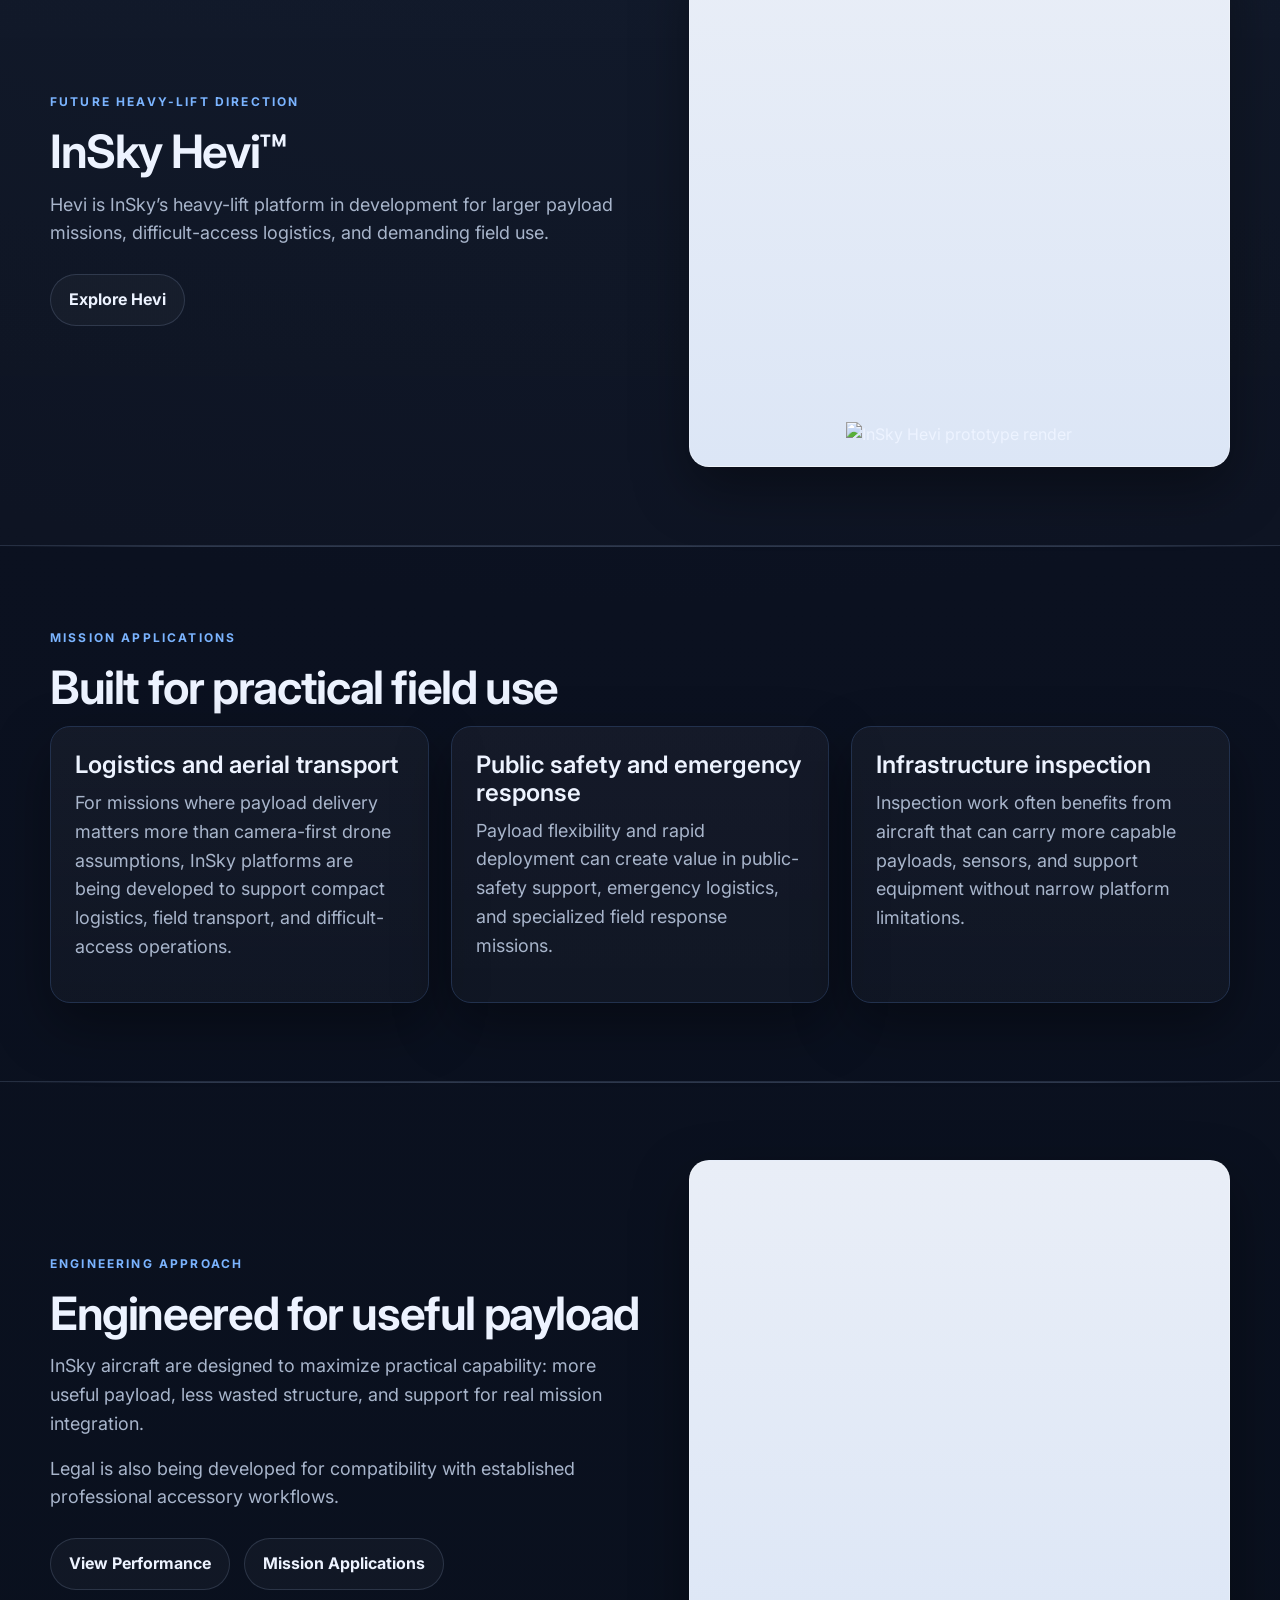
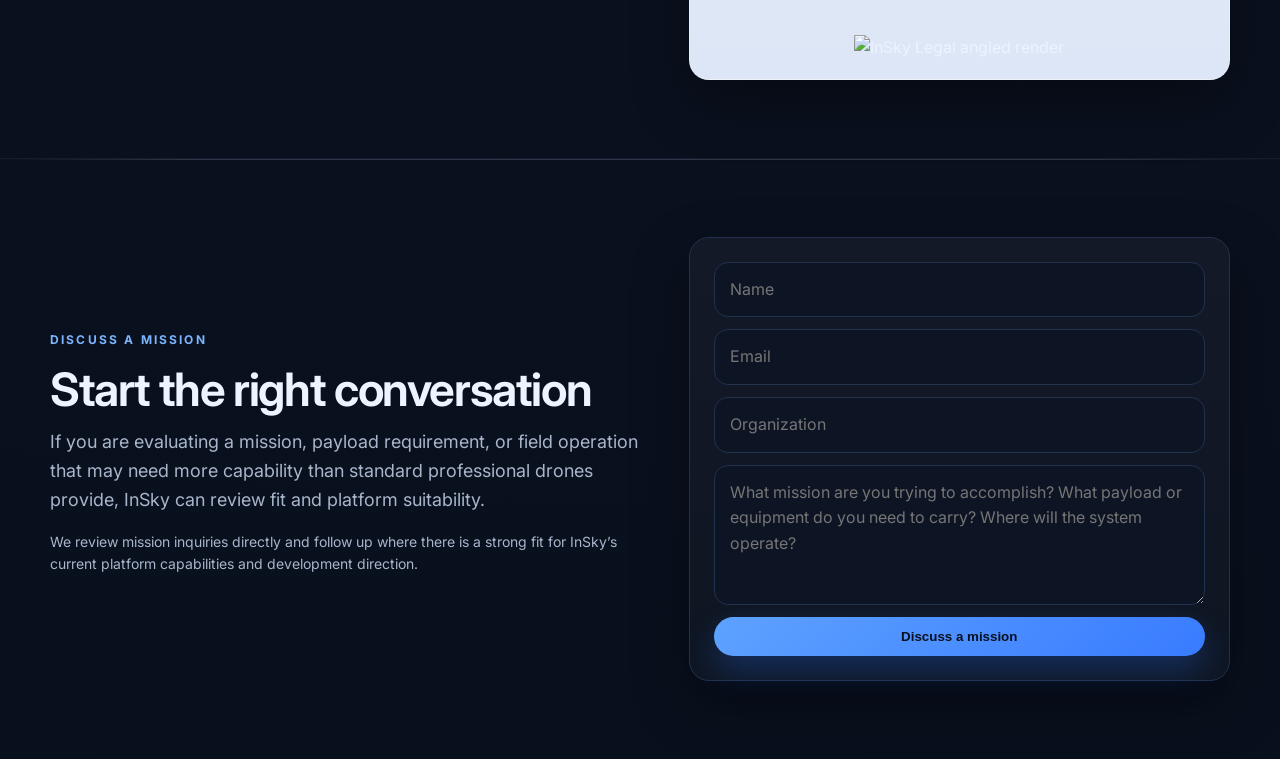
==== commit de55c9ea: "Stagger homepage Legal and Hevi sections" ====
--- a/theme-variants/dark/index.html
+++ b/theme-variants/dark/index.html
@@ -45,9 +45,12 @@
     </section>
 
     <section class="section">
-      <div class="container split">
+      <div class="container split reverse">
+        <div class="visual-panel">
+          <img src="./assets/legal-detail.png" alt="InSky Legal detail render">
+        </div>
         <div>
-          <span class="eyebrow">Lead platform / updated</span>
+          <span class="eyebrow">Lead platform</span>
           <h2>InSky Legal™</h2>
           <p>A compact professional UAV platform designed for payload, inspection, imaging, and specialized field operations.</p>
           <p>Legal is InSky’s lead commercial platform and the current center of the website.</p>
@@ -55,17 +58,11 @@
             <a class="cta" href="./legal.html">Explore Legal</a>
           </div>
         </div>
-        <div class="visual-panel">
-          <img src="./assets/legal-detail.png" alt="InSky Legal detail render">
-        </div>
       </div>
     </section>
 
     <section class="section alt">
-      <div class="container split reverse">
-        <div class="visual-panel">
-          <img src="./assets/hevi-proto.png" alt="InSky Hevi prototype render">
-        </div>
+      <div class="container split">
         <div>
           <span class="eyebrow">Future heavy-lift direction</span>
           <h2>InSky Hevi™</h2>
@@ -73,6 +70,9 @@
           <div class="button-row">
             <a class="cta secondary" href="./hevi.html">Explore Hevi</a>
           </div>
+        </div>
+        <div class="visual-panel">
+          <img src="./assets/hevi-proto.png" alt="InSky Hevi prototype render">
         </div>
       </div>
     </section>
